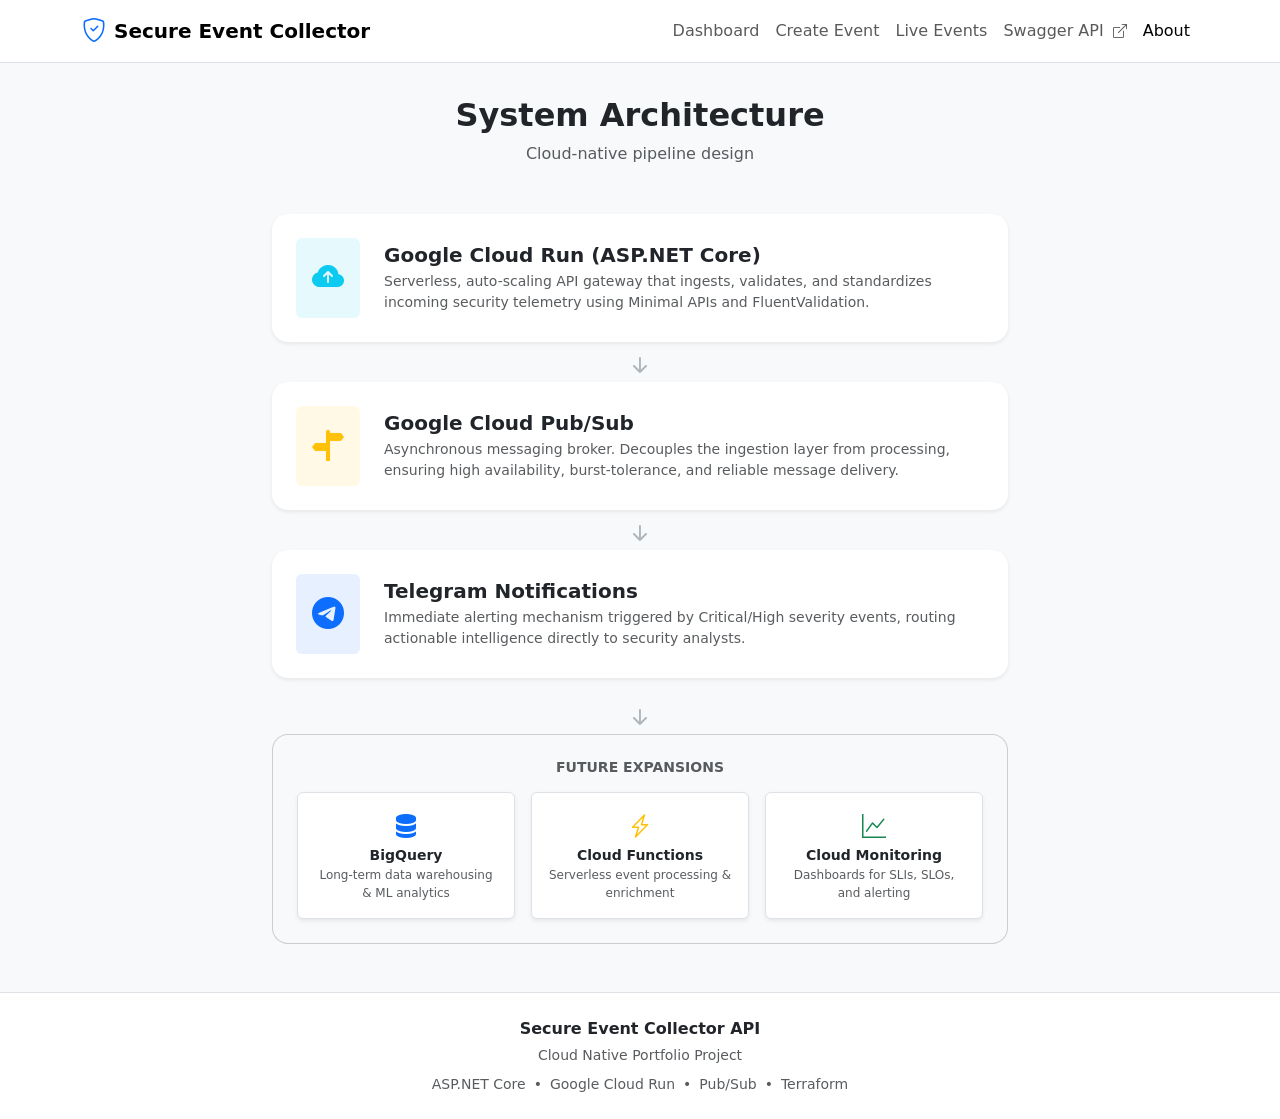
==== app/wwwroot/about.html @ d4681a34 "feat: apply  UI improvements" ====
<!DOCTYPE html>
<html lang="en">
<head>
    <meta charset="UTF-8">
    <meta name="viewport" content="width=device-width, initial-scale=1.0">
    <title>About - Secure Event Collector</title>
    <!-- Bootstrap 5 CSS -->
    <link href="https://cdn.jsdelivr.net/npm/bootstrap@5.3.2/dist/css/bootstrap.min.css" rel="stylesheet">
    <!-- Bootstrap Icons -->
    <link rel="stylesheet" href="https://cdn.jsdelivr.net/npm/bootstrap-icons@1.11.1/font/bootstrap-icons.css">
    <!-- Google Fonts -->
    <link rel="preconnect" href="https://fonts.googleapis.com">
    <link rel="preconnect" href="https://fonts.gstatic.com" crossorigin>
    <link href="https://fonts.googleapis.com/css2?family=Google+Sans:wght@400;500;700&family=Roboto:wght@400;500&display=swap" rel="stylesheet">
    <!-- Custom CSS -->
    <link rel="stylesheet" href="/css/site.css">
    <style>
        .flow-arrow {
            text-align: center;
            font-size: 2rem;
            color: #adb5bd;
            margin: -0.5rem 0;
            z-index: 1;
            position: relative;
        }
        .arch-card {
            border: 2px solid transparent;
            transition: all 0.2s ease-in-out;
        }
        .arch-card:hover {
            border-color: #1a73e8;
            transform: translateY(-2px);
        }
        .bg-gradient-primary {
            background: linear-gradient(135deg, #1a73e8 0%, #1557b0 100%);
        }
    </style>
</head>
<body class="bg-light">

    <!-- Top Navigation -->
    <nav class="navbar navbar-expand-lg navbar-light bg-white border-bottom fixed-top">
        <div class="container">
            <a class="navbar-brand d-flex align-items-center fw-bold" href="/">
                <i class="bi bi-shield-check text-primary me-2 fs-4"></i>
                <span class="font-google-sans">Secure Event Collector</span>
            </a>
            <button class="navbar-toggler" type="button" data-bs-toggle="collapse" data-bs-target="#navbarNav">
                <span class="navbar-toggler-icon"></span>
            </button>
            <div class="collapse navbar-collapse" id="navbarNav">
                <ul class="navbar-nav ms-auto font-google-sans">
                    <li class="nav-item">
                        <a class="nav-link" href="/">Dashboard</a>
                    </li>
                    <li class="nav-item">
                        <a class="nav-link" href="/create.html">Create Event</a>
                    </li>
                    <li class="nav-item">
                        <a class="nav-link" href="/live.html">Live Events</a>
                    </li>
                    <li class="nav-item">
                        <a class="nav-link" href="/swagger" target="_blank">Swagger API <i class="bi bi-box-arrow-up-right ms-1 small"></i></a>
                    </li>
                    <li class="nav-item">
                        <a class="nav-link active" href="/about.html">About</a>
                    </li>
                </ul>
            </div>
        </div>
    </nav>

    <!-- Main Content -->
    <main class="container mt-5 pt-5 pb-5">
        
        <div class="row justify-content-center">
            <div class="col-lg-8">
                
                <div class="text-center mb-5">
                    <h2 class="font-google-sans fw-bold text-dark">System Architecture</h2>
                    <p class="text-muted">Cloud-native pipeline design</p>
                </div>

                <!-- Architecture Flow -->
                <div class="d-flex flex-column align-items-center">
                    
                    <!-- Cloud Run -->
                    <div class="card arch-card shadow-sm border-0 rounded-4 w-100 mb-2">
                        <div class="card-body p-4 d-flex align-items-center">
                            <div class="rounded bg-info bg-opacity-10 p-3 me-4 text-info">
                                <i class="bi bi-cloud-arrow-up-fill fs-2"></i>
                            </div>
                            <div>
                                <h5 class="fw-bold font-google-sans mb-1">Google Cloud Run (ASP.NET Core)</h5>
                                <p class="text-muted mb-0 small">Serverless, auto-scaling API gateway that ingests, validates, and standardizes incoming security telemetry using Minimal APIs and FluentValidation.</p>
                            </div>
                        </div>
                    </div>

                    <div class="flow-arrow"><i class="bi bi-arrow-down-short"></i></div>

                    <!-- Pub/Sub -->
                    <div class="card arch-card shadow-sm border-0 rounded-4 w-100 mb-2">
                        <div class="card-body p-4 d-flex align-items-center">
                            <div class="rounded bg-warning bg-opacity-10 p-3 me-4 text-warning">
                                <i class="bi bi-signpost-split-fill fs-2"></i>
                            </div>
                            <div>
                                <h5 class="fw-bold font-google-sans mb-1">Google Cloud Pub/Sub</h5>
                                <p class="text-muted mb-0 small">Asynchronous messaging broker. Decouples the ingestion layer from processing, ensuring high availability, burst-tolerance, and reliable message delivery.</p>
                            </div>
                        </div>
                    </div>

                    <div class="flow-arrow"><i class="bi bi-arrow-down-short"></i></div>

                    <!-- Telegram -->
                    <div class="card arch-card shadow-sm border-0 rounded-4 w-100 mb-4">
                        <div class="card-body p-4 d-flex align-items-center">
                            <div class="rounded bg-primary bg-opacity-10 p-3 me-4 text-primary">
                                <i class="bi bi-telegram fs-2"></i>
                            </div>
                            <div>
                                <h5 class="fw-bold font-google-sans mb-1">Telegram Notifications</h5>
                                <p class="text-muted mb-0 small">Immediate alerting mechanism triggered by Critical/High severity events, routing actionable intelligence directly to security analysts.</p>
                            </div>
                        </div>
                    </div>

                    <div class="flow-arrow"><i class="bi bi-arrow-down-short"></i></div>

                    <!-- Future Box -->
                    <div class="card bg-light border-dashed rounded-4 w-100 text-center p-4">
                        <h6 class="text-uppercase text-muted fw-bold mb-3 small tracking-wide">Future Expansions</h6>
                        <div class="row g-3">
                            <div class="col-md-4">
                                <div class="bg-white p-3 rounded shadow-sm border">
                                    <i class="bi bi-server text-primary mb-2 fs-4"></i>
                                    <div class="fw-bold small font-google-sans">BigQuery</div>
                                    <div class="text-muted" style="font-size: 0.75rem;">Long-term data warehousing &amp; ML analytics</div>
                                </div>
                            </div>
                            <div class="col-md-4">
                                <div class="bg-white p-3 rounded shadow-sm border">
                                    <i class="bi bi-lightning-charge text-warning mb-2 fs-4"></i>
                                    <div class="fw-bold small font-google-sans">Cloud Functions</div>
                                    <div class="text-muted" style="font-size: 0.75rem;">Serverless event processing &amp; enrichment</div>
                                </div>
                            </div>
                            <div class="col-md-4">
                                <div class="bg-white p-3 rounded shadow-sm border">
                                    <i class="bi bi-graph-up text-success mb-2 fs-4"></i>
                                    <div class="fw-bold small font-google-sans">Cloud Monitoring</div>
                                    <div class="text-muted" style="font-size: 0.75rem;">Dashboards for SLIs, SLOs, and alerting</div>
                                </div>
                            </div>
                        </div>
                    </div>

                </div>
            </div>
        </div>

    </main>

    <!-- Footer -->
    <footer class="bg-white border-top py-4 mt-auto">
        <div class="container text-center">
            <p class="mb-1 fw-semibold font-google-sans text-dark">Secure Event Collector API</p>
            <p class="text-muted small mb-2">Cloud Native Portfolio Project</p>
            <div class="d-flex justify-content-center align-items-center gap-2 small text-muted font-roboto">
                <span>ASP.NET Core</span> &bull;
                <span>Google Cloud Run</span> &bull;
                <span>Pub/Sub</span> &bull;
                <span>Terraform</span>
            </div>
        </div>
    </footer>

    <!-- Bootstrap JS Bundle -->
    <script src="https://cdn.jsdelivr.net/npm/bootstrap@5.3.2/dist/js/bootstrap.bundle.min.js"></script>
    <script src="/js/app.js"></script>
</body>
</html>
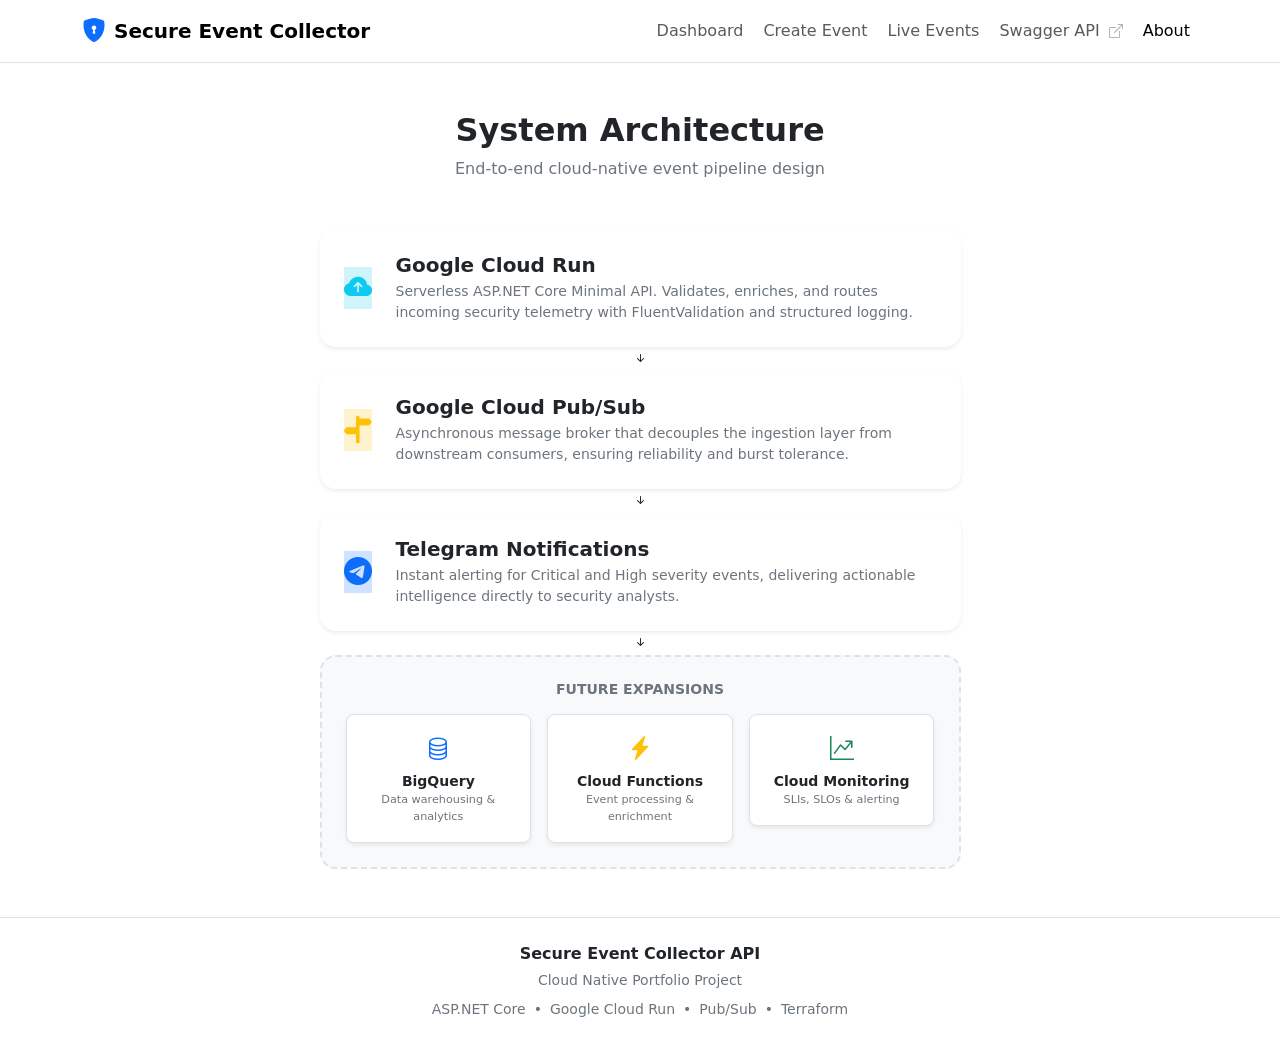
==== commit 0ae966a6: "feat: upload final UI version from local machine" ====
--- a/app/wwwroot/about.html
+++ b/app/wwwroot/about.html
@@ -3,96 +3,61 @@
 <head>
     <meta charset="UTF-8">
     <meta name="viewport" content="width=device-width, initial-scale=1.0">
-    <title>About - Secure Event Collector</title>
-    <!-- Bootstrap 5 CSS -->
-    <link href="https://cdn.jsdelivr.net/npm/bootstrap@5.3.2/dist/css/bootstrap.min.css" rel="stylesheet">
-    <!-- Bootstrap Icons -->
-    <link rel="stylesheet" href="https://cdn.jsdelivr.net/npm/bootstrap-icons@1.11.1/font/bootstrap-icons.css">
-    <!-- Google Fonts -->
+    <title>About — Secure Event Collector</title>
+    <meta name="description" content="Architecture overview of the Secure Event Collector pipeline.">
+    <link href="https://cdn.jsdelivr.net/npm/bootstrap@5.3.3/dist/css/bootstrap.min.css" rel="stylesheet">
+    <link rel="stylesheet" href="https://cdn.jsdelivr.net/npm/bootstrap-icons@1.11.3/font/bootstrap-icons.css">
     <link rel="preconnect" href="https://fonts.googleapis.com">
     <link rel="preconnect" href="https://fonts.gstatic.com" crossorigin>
-    <link href="https://fonts.googleapis.com/css2?family=Google+Sans:wght@400;500;700&family=Roboto:wght@400;500&display=swap" rel="stylesheet">
-    <!-- Custom CSS -->
+    <link href="https://fonts.googleapis.com/css2?family=Inter:wght@400;500;600;700&display=swap" rel="stylesheet">
     <link rel="stylesheet" href="/css/site.css">
-    <style>
-        .flow-arrow {
-            text-align: center;
-            font-size: 2rem;
-            color: #adb5bd;
-            margin: -0.5rem 0;
-            z-index: 1;
-            position: relative;
-        }
-        .arch-card {
-            border: 2px solid transparent;
-            transition: all 0.2s ease-in-out;
-        }
-        .arch-card:hover {
-            border-color: #1a73e8;
-            transform: translateY(-2px);
-        }
-        .bg-gradient-primary {
-            background: linear-gradient(135deg, #1a73e8 0%, #1557b0 100%);
-        }
-    </style>
 </head>
-<body class="bg-light">
+<body>
 
-    <!-- Top Navigation -->
-    <nav class="navbar navbar-expand-lg navbar-light bg-white border-bottom fixed-top">
+    <!-- Navigation -->
+    <nav class="navbar navbar-expand-lg bg-white border-bottom sticky-top">
         <div class="container">
-            <a class="navbar-brand d-flex align-items-center fw-bold" href="/">
-                <i class="bi bi-shield-check text-primary me-2 fs-4"></i>
-                <span class="font-google-sans">Secure Event Collector</span>
+            <a class="navbar-brand d-flex align-items-center gap-2" href="/">
+                <i class="bi bi-shield-lock-fill text-primary fs-4"></i>
+                <span class="fw-semibold">Secure Event Collector</span>
             </a>
-            <button class="navbar-toggler" type="button" data-bs-toggle="collapse" data-bs-target="#navbarNav">
+            <button class="navbar-toggler border-0" type="button" data-bs-toggle="collapse" data-bs-target="#mainNav">
                 <span class="navbar-toggler-icon"></span>
             </button>
-            <div class="collapse navbar-collapse" id="navbarNav">
-                <ul class="navbar-nav ms-auto font-google-sans">
-                    <li class="nav-item">
-                        <a class="nav-link" href="/">Dashboard</a>
-                    </li>
-                    <li class="nav-item">
-                        <a class="nav-link" href="/create.html">Create Event</a>
-                    </li>
-                    <li class="nav-item">
-                        <a class="nav-link" href="/live.html">Live Events</a>
-                    </li>
-                    <li class="nav-item">
-                        <a class="nav-link" href="/swagger" target="_blank">Swagger API <i class="bi bi-box-arrow-up-right ms-1 small"></i></a>
-                    </li>
-                    <li class="nav-item">
-                        <a class="nav-link active" href="/about.html">About</a>
-                    </li>
+            <div class="collapse navbar-collapse" id="mainNav">
+                <ul class="navbar-nav ms-auto gap-1">
+                    <li class="nav-item"><a class="nav-link" href="/">Dashboard</a></li>
+                    <li class="nav-item"><a class="nav-link" href="/create.html">Create Event</a></li>
+                    <li class="nav-item"><a class="nav-link" href="/live.html">Live Events</a></li>
+                    <li class="nav-item"><a class="nav-link" href="/swagger" target="_blank">Swagger API <i class="bi bi-box-arrow-up-right ms-1 small opacity-50"></i></a></li>
+                    <li class="nav-item"><a class="nav-link active" href="/about.html">About</a></li>
                 </ul>
             </div>
         </div>
     </nav>
 
-    <!-- Main Content -->
-    <main class="container mt-5 pt-5 pb-5">
-        
+    <main class="container py-5">
         <div class="row justify-content-center">
-            <div class="col-lg-8">
-                
+            <div class="col-lg-7">
+
+                <!-- Header -->
                 <div class="text-center mb-5">
-                    <h2 class="font-google-sans fw-bold text-dark">System Architecture</h2>
-                    <p class="text-muted">Cloud-native pipeline design</p>
+                    <h2 class="fw-bold mb-2">System Architecture</h2>
+                    <p class="text-secondary">End-to-end cloud-native event pipeline design</p>
                 </div>
 
                 <!-- Architecture Flow -->
-                <div class="d-flex flex-column align-items-center">
-                    
+                <div class="d-flex flex-column align-items-center gap-0">
+
                     <!-- Cloud Run -->
-                    <div class="card arch-card shadow-sm border-0 rounded-4 w-100 mb-2">
-                        <div class="card-body p-4 d-flex align-items-center">
-                            <div class="rounded bg-info bg-opacity-10 p-3 me-4 text-info">
-                                <i class="bi bi-cloud-arrow-up-fill fs-2"></i>
+                    <div class="card border-0 shadow-sm rounded-4 w-100 arch-card">
+                        <div class="card-body p-4 d-flex align-items-center gap-4">
+                            <div class="icon-circle icon-circle-lg bg-info-subtle text-info">
+                                <i class="bi bi-cloud-arrow-up-fill fs-3"></i>
                             </div>
                             <div>
-                                <h5 class="fw-bold font-google-sans mb-1">Google Cloud Run (ASP.NET Core)</h5>
-                                <p class="text-muted mb-0 small">Serverless, auto-scaling API gateway that ingests, validates, and standardizes incoming security telemetry using Minimal APIs and FluentValidation.</p>
+                                <h5 class="fw-bold mb-1">Google Cloud Run</h5>
+                                <p class="text-secondary mb-0 small">Serverless ASP.NET Core Minimal API. Validates, enriches, and routes incoming security telemetry with FluentValidation and structured logging.</p>
                             </div>
                         </div>
                     </div>
@@ -100,14 +65,14 @@
                     <div class="flow-arrow"><i class="bi bi-arrow-down-short"></i></div>
 
                     <!-- Pub/Sub -->
-                    <div class="card arch-card shadow-sm border-0 rounded-4 w-100 mb-2">
-                        <div class="card-body p-4 d-flex align-items-center">
-                            <div class="rounded bg-warning bg-opacity-10 p-3 me-4 text-warning">
-                                <i class="bi bi-signpost-split-fill fs-2"></i>
+                    <div class="card border-0 shadow-sm rounded-4 w-100 arch-card">
+                        <div class="card-body p-4 d-flex align-items-center gap-4">
+                            <div class="icon-circle icon-circle-lg bg-warning-subtle text-warning">
+                                <i class="bi bi-signpost-split-fill fs-3"></i>
                             </div>
                             <div>
-                                <h5 class="fw-bold font-google-sans mb-1">Google Cloud Pub/Sub</h5>
-                                <p class="text-muted mb-0 small">Asynchronous messaging broker. Decouples the ingestion layer from processing, ensuring high availability, burst-tolerance, and reliable message delivery.</p>
+                                <h5 class="fw-bold mb-1">Google Cloud Pub/Sub</h5>
+                                <p class="text-secondary mb-0 small">Asynchronous message broker that decouples the ingestion layer from downstream consumers, ensuring reliability and burst tolerance.</p>
                             </div>
                         </div>
                     </div>
@@ -115,43 +80,43 @@
                     <div class="flow-arrow"><i class="bi bi-arrow-down-short"></i></div>
 
                     <!-- Telegram -->
-                    <div class="card arch-card shadow-sm border-0 rounded-4 w-100 mb-4">
-                        <div class="card-body p-4 d-flex align-items-center">
-                            <div class="rounded bg-primary bg-opacity-10 p-3 me-4 text-primary">
-                                <i class="bi bi-telegram fs-2"></i>
+                    <div class="card border-0 shadow-sm rounded-4 w-100 arch-card">
+                        <div class="card-body p-4 d-flex align-items-center gap-4">
+                            <div class="icon-circle icon-circle-lg bg-primary-subtle text-primary">
+                                <i class="bi bi-telegram fs-3"></i>
                             </div>
                             <div>
-                                <h5 class="fw-bold font-google-sans mb-1">Telegram Notifications</h5>
-                                <p class="text-muted mb-0 small">Immediate alerting mechanism triggered by Critical/High severity events, routing actionable intelligence directly to security analysts.</p>
+                                <h5 class="fw-bold mb-1">Telegram Notifications</h5>
+                                <p class="text-secondary mb-0 small">Instant alerting for Critical and High severity events, delivering actionable intelligence directly to security analysts.</p>
                             </div>
                         </div>
                     </div>
 
                     <div class="flow-arrow"><i class="bi bi-arrow-down-short"></i></div>
 
-                    <!-- Future Box -->
-                    <div class="card bg-light border-dashed rounded-4 w-100 text-center p-4">
-                        <h6 class="text-uppercase text-muted fw-bold mb-3 small tracking-wide">Future Expansions</h6>
+                    <!-- Future Expansions -->
+                    <div class="card bg-body-tertiary rounded-4 w-100 p-4" style="border: 2px dashed #dee2e6;">
+                        <h6 class="text-center text-secondary text-uppercase fw-bold small mb-3 letter-space">Future Expansions</h6>
                         <div class="row g-3">
                             <div class="col-md-4">
-                                <div class="bg-white p-3 rounded shadow-sm border">
-                                    <i class="bi bi-server text-primary mb-2 fs-4"></i>
-                                    <div class="fw-bold small font-google-sans">BigQuery</div>
-                                    <div class="text-muted" style="font-size: 0.75rem;">Long-term data warehousing &amp; ML analytics</div>
+                                <div class="bg-white p-3 rounded-3 shadow-sm border text-center">
+                                    <i class="bi bi-database fs-4 text-primary d-block mb-1"></i>
+                                    <div class="fw-semibold small">BigQuery</div>
+                                    <div class="text-secondary" style="font-size:.7rem">Data warehousing &amp; analytics</div>
                                 </div>
                             </div>
                             <div class="col-md-4">
-                                <div class="bg-white p-3 rounded shadow-sm border">
-                                    <i class="bi bi-lightning-charge text-warning mb-2 fs-4"></i>
-                                    <div class="fw-bold small font-google-sans">Cloud Functions</div>
-                                    <div class="text-muted" style="font-size: 0.75rem;">Serverless event processing &amp; enrichment</div>
+                                <div class="bg-white p-3 rounded-3 shadow-sm border text-center">
+                                    <i class="bi bi-lightning-charge-fill fs-4 text-warning d-block mb-1"></i>
+                                    <div class="fw-semibold small">Cloud Functions</div>
+                                    <div class="text-secondary" style="font-size:.7rem">Event processing &amp; enrichment</div>
                                 </div>
                             </div>
                             <div class="col-md-4">
-                                <div class="bg-white p-3 rounded shadow-sm border">
-                                    <i class="bi bi-graph-up text-success mb-2 fs-4"></i>
-                                    <div class="fw-bold small font-google-sans">Cloud Monitoring</div>
-                                    <div class="text-muted" style="font-size: 0.75rem;">Dashboards for SLIs, SLOs, and alerting</div>
+                                <div class="bg-white p-3 rounded-3 shadow-sm border text-center">
+                                    <i class="bi bi-graph-up-arrow fs-4 text-success d-block mb-1"></i>
+                                    <div class="fw-semibold small">Cloud Monitoring</div>
+                                    <div class="text-secondary" style="font-size:.7rem">SLIs, SLOs &amp; alerting</div>
                                 </div>
                             </div>
                         </div>
@@ -160,15 +125,14 @@
                 </div>
             </div>
         </div>
-
     </main>
 
     <!-- Footer -->
-    <footer class="bg-white border-top py-4 mt-auto">
+    <footer class="border-top py-4 mt-auto bg-white">
         <div class="container text-center">
-            <p class="mb-1 fw-semibold font-google-sans text-dark">Secure Event Collector API</p>
-            <p class="text-muted small mb-2">Cloud Native Portfolio Project</p>
-            <div class="d-flex justify-content-center align-items-center gap-2 small text-muted font-roboto">
+            <p class="fw-semibold mb-1">Secure Event Collector API</p>
+            <p class="text-secondary small mb-2">Cloud Native Portfolio Project</p>
+            <div class="d-flex justify-content-center gap-2 small text-secondary">
                 <span>ASP.NET Core</span> &bull;
                 <span>Google Cloud Run</span> &bull;
                 <span>Pub/Sub</span> &bull;
@@ -177,8 +141,7 @@
         </div>
     </footer>
 
-    <!-- Bootstrap JS Bundle -->
-    <script src="https://cdn.jsdelivr.net/npm/bootstrap@5.3.2/dist/js/bootstrap.bundle.min.js"></script>
+    <script src="https://cdn.jsdelivr.net/npm/bootstrap@5.3.3/dist/js/bootstrap.bundle.min.js"></script>
     <script src="/js/app.js"></script>
 </body>
 </html>
